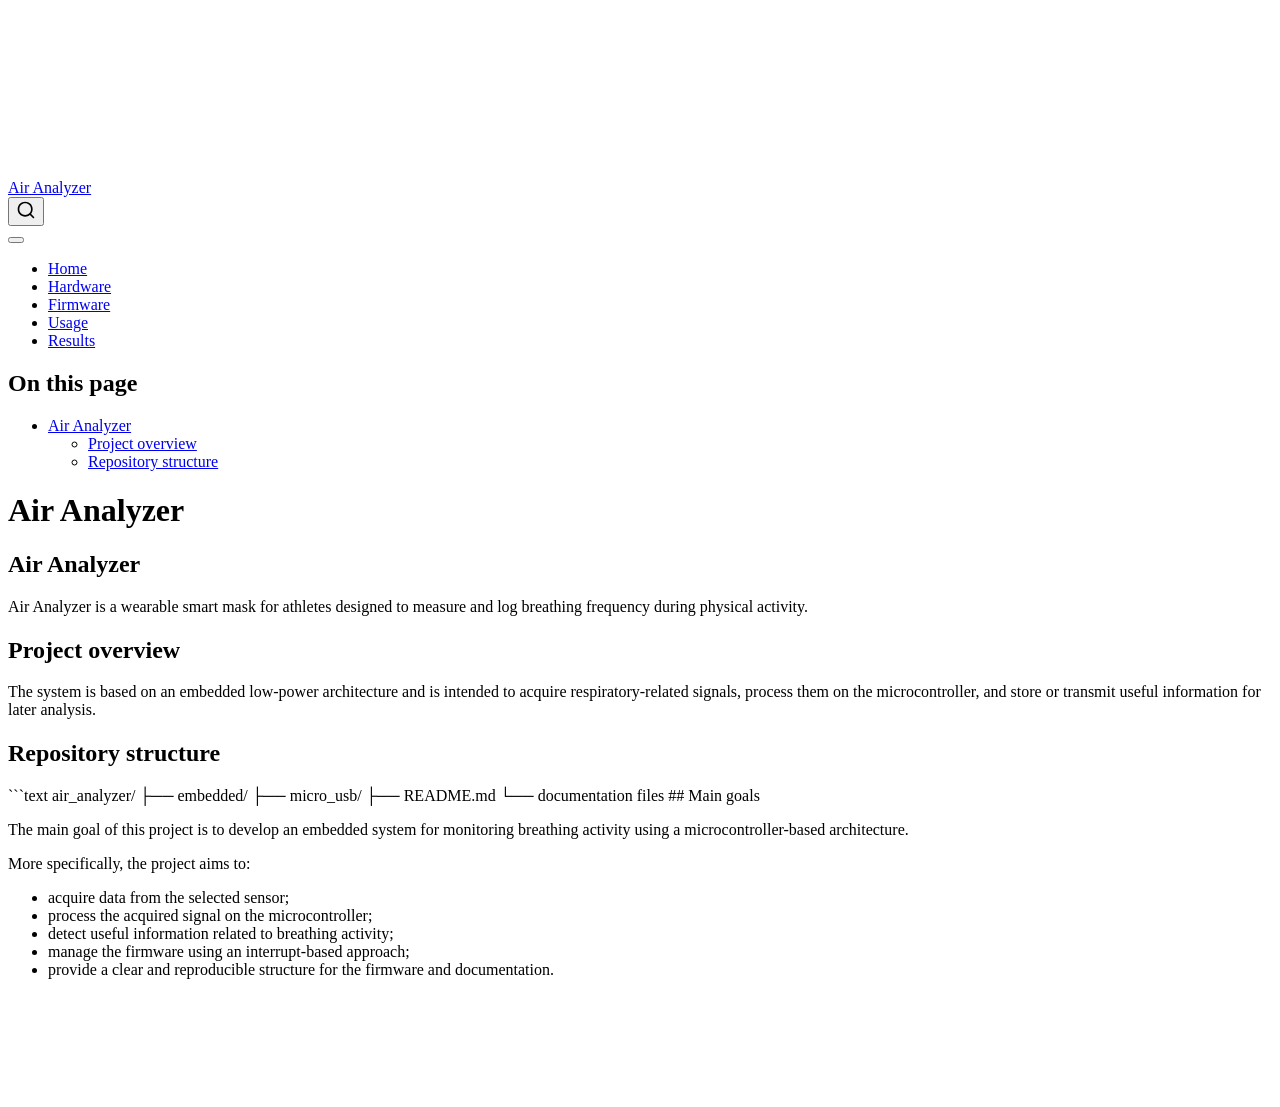
==== docs/index.html @ f55e35e8 "quarto documentation" ====
<!DOCTYPE html>
<html xmlns="http://www.w3.org/1999/xhtml" lang="en" xml:lang="en"><head>

<meta charset="utf-8">
<meta name="generator" content="quarto-1.8.25">

<meta name="viewport" content="width=device-width, initial-scale=1.0, user-scalable=yes">


<title>Air Analyzer</title>
<style>
code{white-space: pre-wrap;}
span.smallcaps{font-variant: small-caps;}
div.columns{display: flex; gap: min(4vw, 1.5em);}
div.column{flex: auto; overflow-x: auto;}
div.hanging-indent{margin-left: 1.5em; text-indent: -1.5em;}
ul.task-list{list-style: none;}
ul.task-list li input[type="checkbox"] {
  width: 0.8em;
  margin: 0 0.8em 0.2em -1em; /* quarto-specific, see https://github.com/quarto-dev/quarto-cli/issues/4556 */ 
  vertical-align: middle;
}
</style>


<script src="site_libs/quarto-nav/quarto-nav.js"></script>
<script src="site_libs/quarto-nav/headroom.min.js"></script>
<script src="site_libs/clipboard/clipboard.min.js"></script>
<script src="site_libs/quarto-search/autocomplete.umd.js"></script>
<script src="site_libs/quarto-search/fuse.min.js"></script>
<script src="site_libs/quarto-search/quarto-search.js"></script>
<meta name="quarto:offset" content="./">
<script src="site_libs/quarto-html/quarto.js" type="module"></script>
<script src="site_libs/quarto-html/tabsets/tabsets.js" type="module"></script>
<script src="site_libs/quarto-html/axe/axe-check.js" type="module"></script>
<script src="site_libs/quarto-html/popper.min.js"></script>
<script src="site_libs/quarto-html/tippy.umd.min.js"></script>
<script src="site_libs/quarto-html/anchor.min.js"></script>
<link href="site_libs/quarto-html/tippy.css" rel="stylesheet">
<link href="site_libs/quarto-html/quarto-syntax-highlighting-7b89279ff1a6dce999919e0e67d4d9ec.css" rel="stylesheet" id="quarto-text-highlighting-styles">
<script src="site_libs/bootstrap/bootstrap.min.js"></script>
<link href="site_libs/bootstrap/bootstrap-icons.css" rel="stylesheet">
<link href="site_libs/bootstrap/bootstrap-e31584831b205ffbb2d98406f31c2a5b.min.css" rel="stylesheet" append-hash="true" id="quarto-bootstrap" data-mode="light">
<script id="quarto-search-options" type="application/json">{
  "location": "navbar",
  "copy-button": false,
  "collapse-after": 3,
  "panel-placement": "end",
  "type": "overlay",
  "limit": 50,
  "keyboard-shortcut": [
    "f",
    "/",
    "s"
  ],
  "show-item-context": false,
  "language": {
    "search-no-results-text": "No results",
    "search-matching-documents-text": "matching documents",
    "search-copy-link-title": "Copy link to search",
    "search-hide-matches-text": "Hide additional matches",
    "search-more-match-text": "more match in this document",
    "search-more-matches-text": "more matches in this document",
    "search-clear-button-title": "Clear",
    "search-text-placeholder": "",
    "search-detached-cancel-button-title": "Cancel",
    "search-submit-button-title": "Submit",
    "search-label": "Search"
  }
}</script>


</head>

<body class="nav-fixed quarto-light">

<div id="quarto-search-results"></div>
  <header id="quarto-header" class="headroom fixed-top">
    <nav class="navbar navbar-expand-lg " data-bs-theme="dark">
      <div class="navbar-container container-fluid">
      <div class="navbar-brand-container mx-auto">
    <a href="./index.html" class="navbar-brand navbar-brand-logo">
    </a>
    <a class="navbar-brand" href="./index.html">
    <span class="navbar-title">Air Analyzer</span>
    </a>
  </div>
            <div id="quarto-search" class="" title="Search"></div>
          <button class="navbar-toggler" type="button" data-bs-toggle="collapse" data-bs-target="#navbarCollapse" aria-controls="navbarCollapse" role="menu" aria-expanded="false" aria-label="Toggle navigation" onclick="if (window.quartoToggleHeadroom) { window.quartoToggleHeadroom(); }">
  <span class="navbar-toggler-icon"></span>
</button>
          <div class="collapse navbar-collapse" id="navbarCollapse">
            <ul class="navbar-nav navbar-nav-scroll me-auto">
  <li class="nav-item">
    <a class="nav-link active" href="./index.html" aria-current="page"> 
<span class="menu-text">Home</span></a>
  </li>  
  <li class="nav-item">
    <a class="nav-link" href="./hardware.html"> 
<span class="menu-text">Hardware</span></a>
  </li>  
  <li class="nav-item">
    <a class="nav-link" href="./firmware.html"> 
<span class="menu-text">Firmware</span></a>
  </li>  
  <li class="nav-item">
    <a class="nav-link" href="./usage.html"> 
<span class="menu-text">Usage</span></a>
  </li>  
  <li class="nav-item">
    <a class="nav-link" href="./results.qmd"> 
<span class="menu-text">Results</span></a>
  </li>  
</ul>
          </div> <!-- /navcollapse -->
            <div class="quarto-navbar-tools">
</div>
      </div> <!-- /container-fluid -->
    </nav>
</header>
<!-- content -->
<div id="quarto-content" class="quarto-container page-columns page-rows-contents page-layout-article page-navbar">
<!-- sidebar -->
<!-- margin-sidebar -->
    <div id="quarto-margin-sidebar" class="sidebar margin-sidebar">
        <nav id="TOC" role="doc-toc" class="toc-active">
    <h2 id="toc-title">On this page</h2>
   
  <ul>
  <li><a href="#air-analyzer" id="toc-air-analyzer" class="nav-link active" data-scroll-target="#air-analyzer">Air Analyzer</a>
  <ul class="collapse">
  <li><a href="#project-overview" id="toc-project-overview" class="nav-link" data-scroll-target="#project-overview">Project overview</a></li>
  <li><a href="#repository-structure" id="toc-repository-structure" class="nav-link" data-scroll-target="#repository-structure">Repository structure</a></li>
  </ul></li>
  </ul>
</nav>
    </div>
<!-- main -->
<main class="content" id="quarto-document-content">

<header id="title-block-header" class="quarto-title-block default">
<div class="quarto-title">
<h1 class="title">Air Analyzer</h1>
</div>



<div class="quarto-title-meta">

    
  
    
  </div>
  


</header>


<section id="air-analyzer" class="level1">
<h1>Air Analyzer</h1>
<p>Air Analyzer is a wearable smart mask for athletes designed to measure and log breathing frequency during physical activity.</p>
<section id="project-overview" class="level2">
<h2 class="anchored" data-anchor-id="project-overview">Project overview</h2>
<p>The system is based on an embedded low-power architecture and is intended to acquire respiratory-related signals, process them on the microcontroller, and store or transmit useful information for later analysis.</p>
</section>
<section id="repository-structure" class="level2">
<h2 class="anchored" data-anchor-id="repository-structure">Repository structure</h2>
<p>```text air_analyzer/ ├── embedded/ ├── micro_usb/ ├── README.md └── documentation files ## Main goals</p>
<p>The main goal of this project is to develop an embedded system for monitoring breathing activity using a microcontroller-based architecture.</p>
<p>More specifically, the project aims to:</p>
<ul>
<li>acquire data from the selected sensor;</li>
<li>process the acquired signal on the microcontroller;</li>
<li>detect useful information related to breathing activity;</li>
<li>manage the firmware using an interrupt-based approach;</li>
<li>provide a clear and reproducible structure for the firmware and documentation.</li>
</ul>


</section>
</section>

</main> <!-- /main -->
<script id="quarto-html-after-body" type="application/javascript">
  window.document.addEventListener("DOMContentLoaded", function (event) {
    const icon = "";
    const anchorJS = new window.AnchorJS();
    anchorJS.options = {
      placement: 'right',
      icon: icon
    };
    anchorJS.add('.anchored');
    const isCodeAnnotation = (el) => {
      for (const clz of el.classList) {
        if (clz.startsWith('code-annotation-')) {                     
          return true;
        }
      }
      return false;
    }
    const onCopySuccess = function(e) {
      // button target
      const button = e.trigger;
      // don't keep focus
      button.blur();
      // flash "checked"
      button.classList.add('code-copy-button-checked');
      var currentTitle = button.getAttribute("title");
      button.setAttribute("title", "Copied!");
      let tooltip;
      if (window.bootstrap) {
        button.setAttribute("data-bs-toggle", "tooltip");
        button.setAttribute("data-bs-placement", "left");
        button.setAttribute("data-bs-title", "Copied!");
        tooltip = new bootstrap.Tooltip(button, 
          { trigger: "manual", 
            customClass: "code-copy-button-tooltip",
            offset: [0, -8]});
        tooltip.show();    
      }
      setTimeout(function() {
        if (tooltip) {
          tooltip.hide();
          button.removeAttribute("data-bs-title");
          button.removeAttribute("data-bs-toggle");
          button.removeAttribute("data-bs-placement");
        }
        button.setAttribute("title", currentTitle);
        button.classList.remove('code-copy-button-checked');
      }, 1000);
      // clear code selection
      e.clearSelection();
    }
    const getTextToCopy = function(trigger) {
      const outerScaffold = trigger.parentElement.cloneNode(true);
      const codeEl = outerScaffold.querySelector('code');
      for (const childEl of codeEl.children) {
        if (isCodeAnnotation(childEl)) {
          childEl.remove();
        }
      }
      return codeEl.innerText;
    }
    const clipboard = new window.ClipboardJS('.code-copy-button:not([data-in-quarto-modal])', {
      text: getTextToCopy
    });
    clipboard.on('success', onCopySuccess);
    if (window.document.getElementById('quarto-embedded-source-code-modal')) {
      const clipboardModal = new window.ClipboardJS('.code-copy-button[data-in-quarto-modal]', {
        text: getTextToCopy,
        container: window.document.getElementById('quarto-embedded-source-code-modal')
      });
      clipboardModal.on('success', onCopySuccess);
    }
      var localhostRegex = new RegExp(/^(?:http|https):\/\/localhost\:?[0-9]*\//);
      var mailtoRegex = new RegExp(/^mailto:/);
        var filterRegex = new RegExp('/' + window.location.host + '/');
      var isInternal = (href) => {
          return filterRegex.test(href) || localhostRegex.test(href) || mailtoRegex.test(href);
      }
      // Inspect non-navigation links and adorn them if external
     var links = window.document.querySelectorAll('a[href]:not(.nav-link):not(.navbar-brand):not(.toc-action):not(.sidebar-link):not(.sidebar-item-toggle):not(.pagination-link):not(.no-external):not([aria-hidden]):not(.dropdown-item):not(.quarto-navigation-tool):not(.about-link)');
      for (var i=0; i<links.length; i++) {
        const link = links[i];
        if (!isInternal(link.href)) {
          // undo the damage that might have been done by quarto-nav.js in the case of
          // links that we want to consider external
          if (link.dataset.originalHref !== undefined) {
            link.href = link.dataset.originalHref;
          }
        }
      }
    function tippyHover(el, contentFn, onTriggerFn, onUntriggerFn) {
      const config = {
        allowHTML: true,
        maxWidth: 500,
        delay: 100,
        arrow: false,
        appendTo: function(el) {
            return el.parentElement;
        },
        interactive: true,
        interactiveBorder: 10,
        theme: 'quarto',
        placement: 'bottom-start',
      };
      if (contentFn) {
        config.content = contentFn;
      }
      if (onTriggerFn) {
        config.onTrigger = onTriggerFn;
      }
      if (onUntriggerFn) {
        config.onUntrigger = onUntriggerFn;
      }
      window.tippy(el, config); 
    }
    const noterefs = window.document.querySelectorAll('a[role="doc-noteref"]');
    for (var i=0; i<noterefs.length; i++) {
      const ref = noterefs[i];
      tippyHover(ref, function() {
        // use id or data attribute instead here
        let href = ref.getAttribute('data-footnote-href') || ref.getAttribute('href');
        try { href = new URL(href).hash; } catch {}
        const id = href.replace(/^#\/?/, "");
        const note = window.document.getElementById(id);
        if (note) {
          return note.innerHTML;
        } else {
          return "";
        }
      });
    }
    const xrefs = window.document.querySelectorAll('a.quarto-xref');
    const processXRef = (id, note) => {
      // Strip column container classes
      const stripColumnClz = (el) => {
        el.classList.remove("page-full", "page-columns");
        if (el.children) {
          for (const child of el.children) {
            stripColumnClz(child);
          }
        }
      }
      stripColumnClz(note)
      if (id === null || id.startsWith('sec-')) {
        // Special case sections, only their first couple elements
        const container = document.createElement("div");
        if (note.children && note.children.length > 2) {
          container.appendChild(note.children[0].cloneNode(true));
          for (let i = 1; i < note.children.length; i++) {
            const child = note.children[i];
            if (child.tagName === "P" && child.innerText === "") {
              continue;
            } else {
              container.appendChild(child.cloneNode(true));
              break;
            }
          }
          if (window.Quarto?.typesetMath) {
            window.Quarto.typesetMath(container);
          }
          return container.innerHTML
        } else {
          if (window.Quarto?.typesetMath) {
            window.Quarto.typesetMath(note);
          }
          return note.innerHTML;
        }
      } else {
        // Remove any anchor links if they are present
        const anchorLink = note.querySelector('a.anchorjs-link');
        if (anchorLink) {
          anchorLink.remove();
        }
        if (window.Quarto?.typesetMath) {
          window.Quarto.typesetMath(note);
        }
        if (note.classList.contains("callout")) {
          return note.outerHTML;
        } else {
          return note.innerHTML;
        }
      }
    }
    for (var i=0; i<xrefs.length; i++) {
      const xref = xrefs[i];
      tippyHover(xref, undefined, function(instance) {
        instance.disable();
        let url = xref.getAttribute('href');
        let hash = undefined; 
        if (url.startsWith('#')) {
          hash = url;
        } else {
          try { hash = new URL(url).hash; } catch {}
        }
        if (hash) {
          const id = hash.replace(/^#\/?/, "");
          const note = window.document.getElementById(id);
          if (note !== null) {
            try {
              const html = processXRef(id, note.cloneNode(true));
              instance.setContent(html);
            } finally {
              instance.enable();
              instance.show();
            }
          } else {
            // See if we can fetch this
            fetch(url.split('#')[0])
            .then(res => res.text())
            .then(html => {
              const parser = new DOMParser();
              const htmlDoc = parser.parseFromString(html, "text/html");
              const note = htmlDoc.getElementById(id);
              if (note !== null) {
                const html = processXRef(id, note);
                instance.setContent(html);
              } 
            }).finally(() => {
              instance.enable();
              instance.show();
            });
          }
        } else {
          // See if we can fetch a full url (with no hash to target)
          // This is a special case and we should probably do some content thinning / targeting
          fetch(url)
          .then(res => res.text())
          .then(html => {
            const parser = new DOMParser();
            const htmlDoc = parser.parseFromString(html, "text/html");
            const note = htmlDoc.querySelector('main.content');
            if (note !== null) {
              // This should only happen for chapter cross references
              // (since there is no id in the URL)
              // remove the first header
              if (note.children.length > 0 && note.children[0].tagName === "HEADER") {
                note.children[0].remove();
              }
              const html = processXRef(null, note);
              instance.setContent(html);
            } 
          }).finally(() => {
            instance.enable();
            instance.show();
          });
        }
      }, function(instance) {
      });
    }
        let selectedAnnoteEl;
        const selectorForAnnotation = ( cell, annotation) => {
          let cellAttr = 'data-code-cell="' + cell + '"';
          let lineAttr = 'data-code-annotation="' +  annotation + '"';
          const selector = 'span[' + cellAttr + '][' + lineAttr + ']';
          return selector;
        }
        const selectCodeLines = (annoteEl) => {
          const doc = window.document;
          const targetCell = annoteEl.getAttribute("data-target-cell");
          const targetAnnotation = annoteEl.getAttribute("data-target-annotation");
          const annoteSpan = window.document.querySelector(selectorForAnnotation(targetCell, targetAnnotation));
          const lines = annoteSpan.getAttribute("data-code-lines").split(",");
          const lineIds = lines.map((line) => {
            return targetCell + "-" + line;
          })
          let top = null;
          let height = null;
          let parent = null;
          if (lineIds.length > 0) {
              //compute the position of the single el (top and bottom and make a div)
              const el = window.document.getElementById(lineIds[0]);
              top = el.offsetTop;
              height = el.offsetHeight;
              parent = el.parentElement.parentElement;
            if (lineIds.length > 1) {
              const lastEl = window.document.getElementById(lineIds[lineIds.length - 1]);
              const bottom = lastEl.offsetTop + lastEl.offsetHeight;
              height = bottom - top;
            }
            if (top !== null && height !== null && parent !== null) {
              // cook up a div (if necessary) and position it 
              let div = window.document.getElementById("code-annotation-line-highlight");
              if (div === null) {
                div = window.document.createElement("div");
                div.setAttribute("id", "code-annotation-line-highlight");
                div.style.position = 'absolute';
                parent.appendChild(div);
              }
              div.style.top = top - 2 + "px";
              div.style.height = height + 4 + "px";
              div.style.left = 0;
              let gutterDiv = window.document.getElementById("code-annotation-line-highlight-gutter");
              if (gutterDiv === null) {
                gutterDiv = window.document.createElement("div");
                gutterDiv.setAttribute("id", "code-annotation-line-highlight-gutter");
                gutterDiv.style.position = 'absolute';
                const codeCell = window.document.getElementById(targetCell);
                const gutter = codeCell.querySelector('.code-annotation-gutter');
                gutter.appendChild(gutterDiv);
              }
              gutterDiv.style.top = top - 2 + "px";
              gutterDiv.style.height = height + 4 + "px";
            }
            selectedAnnoteEl = annoteEl;
          }
        };
        const unselectCodeLines = () => {
          const elementsIds = ["code-annotation-line-highlight", "code-annotation-line-highlight-gutter"];
          elementsIds.forEach((elId) => {
            const div = window.document.getElementById(elId);
            if (div) {
              div.remove();
            }
          });
          selectedAnnoteEl = undefined;
        };
          // Handle positioning of the toggle
      window.addEventListener(
        "resize",
        throttle(() => {
          elRect = undefined;
          if (selectedAnnoteEl) {
            selectCodeLines(selectedAnnoteEl);
          }
        }, 10)
      );
      function throttle(fn, ms) {
      let throttle = false;
      let timer;
        return (...args) => {
          if(!throttle) { // first call gets through
              fn.apply(this, args);
              throttle = true;
          } else { // all the others get throttled
              if(timer) clearTimeout(timer); // cancel #2
              timer = setTimeout(() => {
                fn.apply(this, args);
                timer = throttle = false;
              }, ms);
          }
        };
      }
        // Attach click handler to the DT
        const annoteDls = window.document.querySelectorAll('dt[data-target-cell]');
        for (const annoteDlNode of annoteDls) {
          annoteDlNode.addEventListener('click', (event) => {
            const clickedEl = event.target;
            if (clickedEl !== selectedAnnoteEl) {
              unselectCodeLines();
              const activeEl = window.document.querySelector('dt[data-target-cell].code-annotation-active');
              if (activeEl) {
                activeEl.classList.remove('code-annotation-active');
              }
              selectCodeLines(clickedEl);
              clickedEl.classList.add('code-annotation-active');
            } else {
              // Unselect the line
              unselectCodeLines();
              clickedEl.classList.remove('code-annotation-active');
            }
          });
        }
    const findCites = (el) => {
      const parentEl = el.parentElement;
      if (parentEl) {
        const cites = parentEl.dataset.cites;
        if (cites) {
          return {
            el,
            cites: cites.split(' ')
          };
        } else {
          return findCites(el.parentElement)
        }
      } else {
        return undefined;
      }
    };
    var bibliorefs = window.document.querySelectorAll('a[role="doc-biblioref"]');
    for (var i=0; i<bibliorefs.length; i++) {
      const ref = bibliorefs[i];
      const citeInfo = findCites(ref);
      if (citeInfo) {
        tippyHover(citeInfo.el, function() {
          var popup = window.document.createElement('div');
          citeInfo.cites.forEach(function(cite) {
            var citeDiv = window.document.createElement('div');
            citeDiv.classList.add('hanging-indent');
            citeDiv.classList.add('csl-entry');
            var biblioDiv = window.document.getElementById('ref-' + cite);
            if (biblioDiv) {
              citeDiv.innerHTML = biblioDiv.innerHTML;
            }
            popup.appendChild(citeDiv);
          });
          return popup.innerHTML;
        });
      }
    }
  });
  </script>
</div> <!-- /content -->




</body></html>
---- docs/site_libs/quarto-html/tippy.css ----
.tippy-box[data-animation=fade][data-state=hidden]{opacity:0}[data-tippy-root]{max-width:calc(100vw - 10px)}.tippy-box{position:relative;background-color:#333;color:#fff;border-radius:4px;font-size:14px;line-height:1.4;white-space:normal;outline:0;transition-property:transform,visibility,opacity}.tippy-box[data-placement^=top]>.tippy-arrow{bottom:0}.tippy-box[data-placement^=top]>.tippy-arrow:before{bottom:-7px;left:0;border-width:8px 8px 0;border-top-color:initial;transform-origin:center top}.tippy-box[data-placement^=bottom]>.tippy-arrow{top:0}.tippy-box[data-placement^=bottom]>.tippy-arrow:before{top:-7px;left:0;border-width:0 8px 8px;border-bottom-color:initial;transform-origin:center bottom}.tippy-box[data-placement^=left]>.tippy-arrow{right:0}.tippy-box[data-placement^=left]>.tippy-arrow:before{border-width:8px 0 8px 8px;border-left-color:initial;right:-7px;transform-origin:center left}.tippy-box[data-placement^=right]>.tippy-arrow{left:0}.tippy-box[data-placement^=right]>.tippy-arrow:before{left:-7px;border-width:8px 8px 8px 0;border-right-color:initial;transform-origin:center right}.tippy-box[data-inertia][data-state=visible]{transition-timing-function:cubic-bezier(.54,1.5,.38,1.11)}.tippy-arrow{width:16px;height:16px;color:#333}.tippy-arrow:before{content:"";position:absolute;border-color:transparent;border-style:solid}.tippy-content{position:relative;padding:5px 9px;z-index:1}
---- docs/site_libs/quarto-html/quarto-syntax-highlighting-7b89279ff1a6dce999919e0e67d4d9ec.css ----
/* quarto syntax highlight colors */
:root {
  --quarto-hl-ot-color: #003B4F;
  --quarto-hl-at-color: #657422;
  --quarto-hl-ss-color: #20794D;
  --quarto-hl-an-color: #5E5E5E;
  --quarto-hl-fu-color: #4758AB;
  --quarto-hl-st-color: #20794D;
  --quarto-hl-cf-color: #003B4F;
  --quarto-hl-op-color: #5E5E5E;
  --quarto-hl-er-color: #AD0000;
  --quarto-hl-bn-color: #AD0000;
  --quarto-hl-al-color: #AD0000;
  --quarto-hl-va-color: #111111;
  --quarto-hl-bu-color: inherit;
  --quarto-hl-ex-color: inherit;
  --quarto-hl-pp-color: #AD0000;
  --quarto-hl-in-color: #5E5E5E;
  --quarto-hl-vs-color: #20794D;
  --quarto-hl-wa-color: #5E5E5E;
  --quarto-hl-do-color: #5E5E5E;
  --quarto-hl-im-color: #00769E;
  --quarto-hl-ch-color: #20794D;
  --quarto-hl-dt-color: #AD0000;
  --quarto-hl-fl-color: #AD0000;
  --quarto-hl-co-color: #5E5E5E;
  --quarto-hl-cv-color: #5E5E5E;
  --quarto-hl-cn-color: #8f5902;
  --quarto-hl-sc-color: #5E5E5E;
  --quarto-hl-dv-color: #AD0000;
  --quarto-hl-kw-color: #003B4F;
}

/* other quarto variables */
:root {
  --quarto-font-monospace: SFMono-Regular, Menlo, Monaco, Consolas, "Liberation Mono", "Courier New", monospace;
}

/* syntax highlight based on Pandoc's rules */
pre > code.sourceCode > span {
  color: #003B4F;
}

code.sourceCode > span {
  color: #003B4F;
}

div.sourceCode,
div.sourceCode pre.sourceCode {
  color: #003B4F;
}

/* Normal */
code span {
  color: #003B4F;
}

/* Alert */
code span.al {
  color: #AD0000;
  font-style: inherit;
}

/* Annotation */
code span.an {
  color: #5E5E5E;
  font-style: inherit;
}

/* Attribute */
code span.at {
  color: #657422;
  font-style: inherit;
}

/* BaseN */
code span.bn {
  color: #AD0000;
  font-style: inherit;
}

/* BuiltIn */
code span.bu {
  font-style: inherit;
}

/* ControlFlow */
code span.cf {
  color: #003B4F;
  font-weight: bold;
  font-style: inherit;
}

/* Char */
code span.ch {
  color: #20794D;
  font-style: inherit;
}

/* Constant */
code span.cn {
  color: #8f5902;
  font-style: inherit;
}

/* Comment */
code span.co {
  color: #5E5E5E;
  font-style: inherit;
}

/* CommentVar */
code span.cv {
  color: #5E5E5E;
  font-style: italic;
}

/* Documentation */
code span.do {
  color: #5E5E5E;
  font-style: italic;
}

/* DataType */
code span.dt {
  color: #AD0000;
  font-style: inherit;
}

/* DecVal */
code span.dv {
  color: #AD0000;
  font-style: inherit;
}

/* Error */
code span.er {
  color: #AD0000;
  font-style: inherit;
}

/* Extension */
code span.ex {
  font-style: inherit;
}

/* Float */
code span.fl {
  color: #AD0000;
  font-style: inherit;
}

/* Function */
code span.fu {
  color: #4758AB;
  font-style: inherit;
}

/* Import */
code span.im {
  color: #00769E;
  font-style: inherit;
}

/* Information */
code span.in {
  color: #5E5E5E;
  font-style: inherit;
}

/* Keyword */
code span.kw {
  color: #003B4F;
  font-weight: bold;
  font-style: inherit;
}

/* Operator */
code span.op {
  color: #5E5E5E;
  font-style: inherit;
}

/* Other */
code span.ot {
  color: #003B4F;
  font-style: inherit;
}

/* Preprocessor */
code span.pp {
  color: #AD0000;
  font-style: inherit;
}

/* SpecialChar */
code span.sc {
  color: #5E5E5E;
  font-style: inherit;
}

/* SpecialString */
code span.ss {
  color: #20794D;
  font-style: inherit;
}

/* String */
code span.st {
  color: #20794D;
  font-style: inherit;
}

/* Variable */
code span.va {
  color: #111111;
  font-style: inherit;
}

/* VerbatimString */
code span.vs {
  color: #20794D;
  font-style: inherit;
}

/* Warning */
code span.wa {
  color: #5E5E5E;
  font-style: italic;
}

.prevent-inlining {
  content: "</";
}

/*# sourceMappingURL=3944bc705cfaf4c80e56f77c5205168a.css.map */
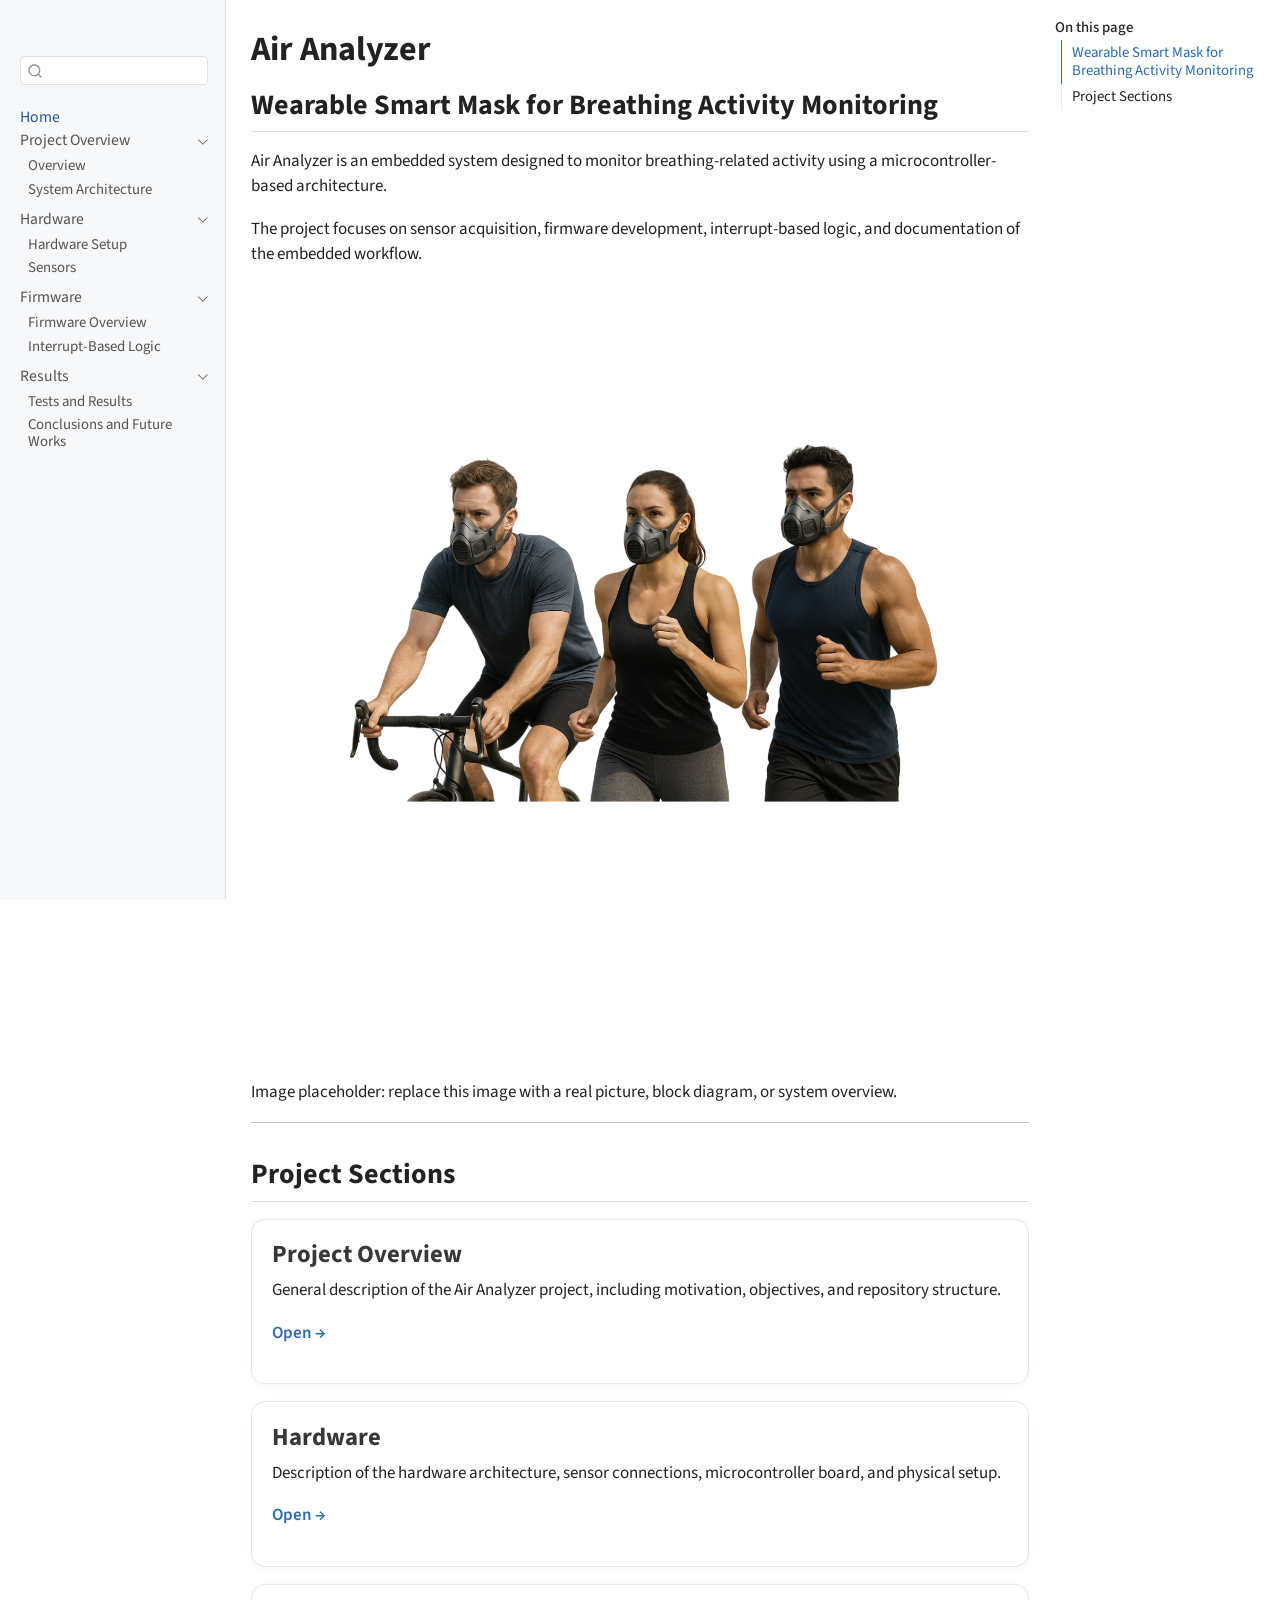
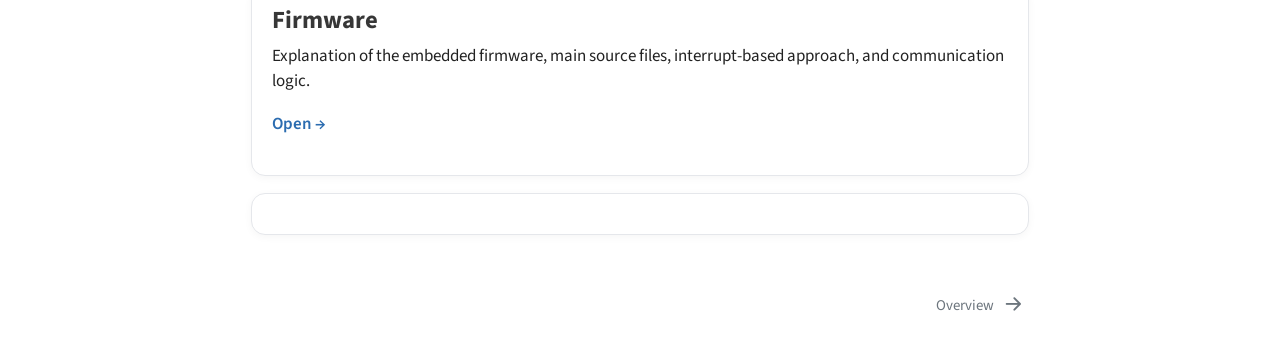
==== commit 8905d24b: "quarto documentation" ====
--- a/docs/index.html
+++ b/docs/index.html
@@ -30,6 +30,7 @@
 <script src="site_libs/quarto-search/fuse.min.js"></script>
 <script src="site_libs/quarto-search/quarto-search.js"></script>
 <meta name="quarto:offset" content="./">
+<link href="./overview.html" rel="next">
 <script src="site_libs/quarto-html/quarto.js" type="module"></script>
 <script src="site_libs/quarto-html/tabsets/tabsets.js" type="module"></script>
 <script src="site_libs/quarto-html/axe/axe-check.js" type="module"></script>
@@ -40,13 +41,13 @@
 <link href="site_libs/quarto-html/quarto-syntax-highlighting-7b89279ff1a6dce999919e0e67d4d9ec.css" rel="stylesheet" id="quarto-text-highlighting-styles">
 <script src="site_libs/bootstrap/bootstrap.min.js"></script>
 <link href="site_libs/bootstrap/bootstrap-icons.css" rel="stylesheet">
-<link href="site_libs/bootstrap/bootstrap-e31584831b205ffbb2d98406f31c2a5b.min.css" rel="stylesheet" append-hash="true" id="quarto-bootstrap" data-mode="light">
+<link href="site_libs/bootstrap/bootstrap-c48590b37e975bf214e746d0531a66bc.min.css" rel="stylesheet" append-hash="true" id="quarto-bootstrap" data-mode="light">
 <script id="quarto-search-options" type="application/json">{
-  "location": "navbar",
+  "location": "sidebar",
   "copy-button": false,
   "collapse-after": 3,
-  "panel-placement": "end",
-  "type": "overlay",
+  "panel-placement": "start",
+  "type": "textbox",
   "limit": 50,
   "keyboard-shortcut": [
     "f",
@@ -72,65 +73,153 @@
 
 </head>
 
-<body class="nav-fixed quarto-light">
+<body class="nav-sidebar docked quarto-light">
 
 <div id="quarto-search-results"></div>
   <header id="quarto-header" class="headroom fixed-top">
-    <nav class="navbar navbar-expand-lg " data-bs-theme="dark">
-      <div class="navbar-container container-fluid">
-      <div class="navbar-brand-container mx-auto">
-    <a href="./index.html" class="navbar-brand navbar-brand-logo">
-    </a>
-    <a class="navbar-brand" href="./index.html">
-    <span class="navbar-title">Air Analyzer</span>
-    </a>
-  </div>
-            <div id="quarto-search" class="" title="Search"></div>
-          <button class="navbar-toggler" type="button" data-bs-toggle="collapse" data-bs-target="#navbarCollapse" aria-controls="navbarCollapse" role="menu" aria-expanded="false" aria-label="Toggle navigation" onclick="if (window.quartoToggleHeadroom) { window.quartoToggleHeadroom(); }">
-  <span class="navbar-toggler-icon"></span>
-</button>
-          <div class="collapse navbar-collapse" id="navbarCollapse">
-            <ul class="navbar-nav navbar-nav-scroll me-auto">
-  <li class="nav-item">
-    <a class="nav-link active" href="./index.html" aria-current="page"> 
-<span class="menu-text">Home</span></a>
-  </li>  
-  <li class="nav-item">
-    <a class="nav-link" href="./hardware.html"> 
-<span class="menu-text">Hardware</span></a>
-  </li>  
-  <li class="nav-item">
-    <a class="nav-link" href="./firmware.html"> 
-<span class="menu-text">Firmware</span></a>
-  </li>  
-  <li class="nav-item">
-    <a class="nav-link" href="./usage.html"> 
-<span class="menu-text">Usage</span></a>
-  </li>  
-  <li class="nav-item">
-    <a class="nav-link" href="./results.qmd"> 
-<span class="menu-text">Results</span></a>
-  </li>  
-</ul>
-          </div> <!-- /navcollapse -->
-            <div class="quarto-navbar-tools">
-</div>
-      </div> <!-- /container-fluid -->
-    </nav>
+  <nav class="quarto-secondary-nav">
+    <div class="container-fluid d-flex">
+      <button type="button" class="quarto-btn-toggle btn" data-bs-toggle="collapse" role="button" data-bs-target=".quarto-sidebar-collapse-item" aria-controls="quarto-sidebar" aria-expanded="false" aria-label="Toggle sidebar navigation" onclick="if (window.quartoToggleHeadroom) { window.quartoToggleHeadroom(); }">
+        <i class="bi bi-layout-text-sidebar-reverse"></i>
+      </button>
+        <nav class="quarto-page-breadcrumbs" aria-label="breadcrumb"><ol class="breadcrumb"><li class="breadcrumb-item"><a href="./index.html">Home</a></li></ol></nav>
+        <a class="flex-grow-1" role="navigation" data-bs-toggle="collapse" data-bs-target=".quarto-sidebar-collapse-item" aria-controls="quarto-sidebar" aria-expanded="false" aria-label="Toggle sidebar navigation" onclick="if (window.quartoToggleHeadroom) { window.quartoToggleHeadroom(); }">      
+        </a>
+      <button type="button" class="btn quarto-search-button" aria-label="Search" onclick="window.quartoOpenSearch();">
+        <i class="bi bi-search"></i>
+      </button>
+    </div>
+  </nav>
 </header>
 <!-- content -->
-<div id="quarto-content" class="quarto-container page-columns page-rows-contents page-layout-article page-navbar">
+<div id="quarto-content" class="quarto-container page-columns page-rows-contents page-layout-article">
 <!-- sidebar -->
+  <nav id="quarto-sidebar" class="sidebar collapse collapse-horizontal quarto-sidebar-collapse-item sidebar-navigation docked overflow-auto">
+    <div class="pt-lg-2 mt-2 text-left sidebar-header">
+      <a href="./index.html" class="sidebar-logo-link">
+      </a>
+      </div>
+        <div class="mt-2 flex-shrink-0 align-items-center">
+        <div class="sidebar-search">
+        <div id="quarto-search" class="" title="Search"></div>
+        </div>
+        </div>
+    <div class="sidebar-menu-container"> 
+    <ul class="list-unstyled mt-1">
+        <li class="sidebar-item">
+  <div class="sidebar-item-container"> 
+  <a href="./index.html" class="sidebar-item-text sidebar-link active">
+ <span class="menu-text">Home</span></a>
+  </div>
+</li>
+        <li class="sidebar-item sidebar-item-section">
+      <div class="sidebar-item-container"> 
+            <a class="sidebar-item-text sidebar-link text-start" data-bs-toggle="collapse" data-bs-target="#quarto-sidebar-section-1" role="navigation" aria-expanded="true">
+ <span class="menu-text">Project Overview</span></a>
+          <a class="sidebar-item-toggle text-start" data-bs-toggle="collapse" data-bs-target="#quarto-sidebar-section-1" role="navigation" aria-expanded="true" aria-label="Toggle section">
+            <i class="bi bi-chevron-right ms-2"></i>
+          </a> 
+      </div>
+      <ul id="quarto-sidebar-section-1" class="collapse list-unstyled sidebar-section depth1 show">  
+          <li class="sidebar-item">
+  <div class="sidebar-item-container"> 
+  <a href="./overview.html" class="sidebar-item-text sidebar-link">
+ <span class="menu-text">Overview</span></a>
+  </div>
+</li>
+          <li class="sidebar-item">
+  <div class="sidebar-item-container"> 
+  <a href="./system_architecture.qmd" class="sidebar-item-text sidebar-link">
+ <span class="menu-text">System Architecture</span></a>
+  </div>
+</li>
+      </ul>
+  </li>
+        <li class="sidebar-item sidebar-item-section">
+      <div class="sidebar-item-container"> 
+            <a class="sidebar-item-text sidebar-link text-start" data-bs-toggle="collapse" data-bs-target="#quarto-sidebar-section-2" role="navigation" aria-expanded="true">
+ <span class="menu-text">Hardware</span></a>
+          <a class="sidebar-item-toggle text-start" data-bs-toggle="collapse" data-bs-target="#quarto-sidebar-section-2" role="navigation" aria-expanded="true" aria-label="Toggle section">
+            <i class="bi bi-chevron-right ms-2"></i>
+          </a> 
+      </div>
+      <ul id="quarto-sidebar-section-2" class="collapse list-unstyled sidebar-section depth1 show">  
+          <li class="sidebar-item">
+  <div class="sidebar-item-container"> 
+  <a href="./hardware.html" class="sidebar-item-text sidebar-link">
+ <span class="menu-text">Hardware Setup</span></a>
+  </div>
+</li>
+          <li class="sidebar-item">
+  <div class="sidebar-item-container"> 
+  <a href="./sensors.qmd" class="sidebar-item-text sidebar-link">
+ <span class="menu-text">Sensors</span></a>
+  </div>
+</li>
+      </ul>
+  </li>
+        <li class="sidebar-item sidebar-item-section">
+      <div class="sidebar-item-container"> 
+            <a class="sidebar-item-text sidebar-link text-start" data-bs-toggle="collapse" data-bs-target="#quarto-sidebar-section-3" role="navigation" aria-expanded="true">
+ <span class="menu-text">Firmware</span></a>
+          <a class="sidebar-item-toggle text-start" data-bs-toggle="collapse" data-bs-target="#quarto-sidebar-section-3" role="navigation" aria-expanded="true" aria-label="Toggle section">
+            <i class="bi bi-chevron-right ms-2"></i>
+          </a> 
+      </div>
+      <ul id="quarto-sidebar-section-3" class="collapse list-unstyled sidebar-section depth1 show">  
+          <li class="sidebar-item">
+  <div class="sidebar-item-container"> 
+  <a href="./firmware.html" class="sidebar-item-text sidebar-link">
+ <span class="menu-text">Firmware Overview</span></a>
+  </div>
+</li>
+          <li class="sidebar-item">
+  <div class="sidebar-item-container"> 
+  <a href="./interrupts.qmd" class="sidebar-item-text sidebar-link">
+ <span class="menu-text">Interrupt-Based Logic</span></a>
+  </div>
+</li>
+      </ul>
+  </li>
+        <li class="sidebar-item sidebar-item-section">
+      <div class="sidebar-item-container"> 
+            <a class="sidebar-item-text sidebar-link text-start" data-bs-toggle="collapse" data-bs-target="#quarto-sidebar-section-4" role="navigation" aria-expanded="true">
+ <span class="menu-text">Results</span></a>
+          <a class="sidebar-item-toggle text-start" data-bs-toggle="collapse" data-bs-target="#quarto-sidebar-section-4" role="navigation" aria-expanded="true" aria-label="Toggle section">
+            <i class="bi bi-chevron-right ms-2"></i>
+          </a> 
+      </div>
+      <ul id="quarto-sidebar-section-4" class="collapse list-unstyled sidebar-section depth1 show">  
+          <li class="sidebar-item">
+  <div class="sidebar-item-container"> 
+  <a href="./results.qmd" class="sidebar-item-text sidebar-link">
+ <span class="menu-text">Tests and Results</span></a>
+  </div>
+</li>
+          <li class="sidebar-item">
+  <div class="sidebar-item-container"> 
+  <a href="./future_works.qmd" class="sidebar-item-text sidebar-link">
+ <span class="menu-text">Conclusions and Future Works</span></a>
+  </div>
+</li>
+      </ul>
+  </li>
+    </ul>
+    </div>
+</nav>
+<div id="quarto-sidebar-glass" class="quarto-sidebar-collapse-item" data-bs-toggle="collapse" data-bs-target=".quarto-sidebar-collapse-item"></div>
 <!-- margin-sidebar -->
     <div id="quarto-margin-sidebar" class="sidebar margin-sidebar">
         <nav id="TOC" role="doc-toc" class="toc-active">
     <h2 id="toc-title">On this page</h2>
    
   <ul>
-  <li><a href="#air-analyzer" id="toc-air-analyzer" class="nav-link active" data-scroll-target="#air-analyzer">Air Analyzer</a>
+  <li><a href="#wearable-smart-mask-for-breathing-activity-monitoring" id="toc-wearable-smart-mask-for-breathing-activity-monitoring" class="nav-link active" data-scroll-target="#wearable-smart-mask-for-breathing-activity-monitoring">Wearable Smart Mask for Breathing Activity Monitoring</a></li>
+  <li><a href="#project-sections" id="toc-project-sections" class="nav-link" data-scroll-target="#project-sections">Project Sections</a>
   <ul class="collapse">
-  <li><a href="#project-overview" id="toc-project-overview" class="nav-link" data-scroll-target="#project-overview">Project overview</a></li>
-  <li><a href="#repository-structure" id="toc-repository-structure" class="nav-link" data-scroll-target="#repository-structure">Repository structure</a></li>
+  <li><a href="#project-overview" id="toc-project-overview" class="nav-link" data-scroll-target="#project-overview">Project Overview</a></li>
+  <li><a href="#hardware" id="toc-hardware" class="nav-link" data-scroll-target="#hardware">Hardware</a></li>
+  <li><a href="#firmware" id="toc-firmware" class="nav-link" data-scroll-target="#firmware">Firmware</a></li>
   </ul></li>
   </ul>
 </nav>
@@ -157,28 +246,35 @@
 </header>
 
 
-<section id="air-analyzer" class="level1">
-<h1>Air Analyzer</h1>
-<p>Air Analyzer is a wearable smart mask for athletes designed to measure and log breathing frequency during physical activity.</p>
-<section id="project-overview" class="level2">
-<h2 class="anchored" data-anchor-id="project-overview">Project overview</h2>
-<p>The system is based on an embedded low-power architecture and is intended to acquire respiratory-related signals, process them on the microcontroller, and store or transmit useful information for later analysis.</p>
+<section id="wearable-smart-mask-for-breathing-activity-monitoring" class="level2">
+<h2 class="anchored" data-anchor-id="wearable-smart-mask-for-breathing-activity-monitoring">Wearable Smart Mask for Breathing Activity Monitoring</h2>
+<p>Air Analyzer is an embedded system designed to monitor breathing-related activity using a microcontroller-based architecture.</p>
+<p>The project focuses on sensor acquisition, firmware development, interrupt-based logic, and documentation of the embedded workflow.</p>
+<p><img src="images/air_analyzer_overview.png" class="img-fluid"></p>
+<p>Image placeholder: replace this image with a real picture, block diagram, or system overview.</p>
+<hr>
 </section>
-<section id="repository-structure" class="level2">
-<h2 class="anchored" data-anchor-id="repository-structure">Repository structure</h2>
-<p>```text air_analyzer/ ├── embedded/ ├── micro_usb/ ├── README.md └── documentation files ## Main goals</p>
-<p>The main goal of this project is to develop an embedded system for monitoring breathing activity using a microcontroller-based architecture.</p>
-<p>More specifically, the project aims to:</p>
-<ul>
-<li>acquire data from the selected sensor;</li>
-<li>process the acquired signal on the microcontroller;</li>
-<li>detect useful information related to breathing activity;</li>
-<li>manage the firmware using an interrupt-based approach;</li>
-<li>provide a clear and reproducible structure for the firmware and documentation.</li>
-</ul>
-
-
+<section id="project-sections" class="level2">
+<h2 class="anchored" data-anchor-id="project-sections">Project Sections</h2>
+<section id="project-overview" class="level3 card">
+<h3 class="anchored" data-anchor-id="project-overview">Project Overview</h3>
+<p>General description of the Air Analyzer project, including motivation, objectives, and repository structure.</p>
+<p><a href="./overview.html">Open →</a></p>
 </section>
+<section id="hardware" class="level3 card">
+<h3 class="anchored" data-anchor-id="hardware">Hardware</h3>
+<p>Description of the hardware architecture, sensor connections, microcontroller board, and physical setup.</p>
+<p><a href="./hardware.html">Open →</a></p>
+</section>
+<section id="firmware" class="level3 card">
+<h3 class="anchored" data-anchor-id="firmware">Firmware</h3>
+<p>Explanation of the embedded firmware, main source files, interrupt-based approach, and communication logic.</p>
+<p><a href="./firmware.html">Open →</a></p>
+</section>
+<div class="card">
+
+
+</div>
 </section>
 
 </main> <!-- /main -->
@@ -582,6 +678,15 @@
     }
   });
   </script>
+<nav class="page-navigation">
+  <div class="nav-page nav-page-previous">
+  </div>
+  <div class="nav-page nav-page-next">
+      <a href="./overview.html" class="pagination-link" aria-label="Overview">
+        <span class="nav-page-text">Overview</span> <i class="bi bi-arrow-right-short"></i>
+      </a>
+  </div>
+</nav>
 </div> <!-- /content -->
 
 
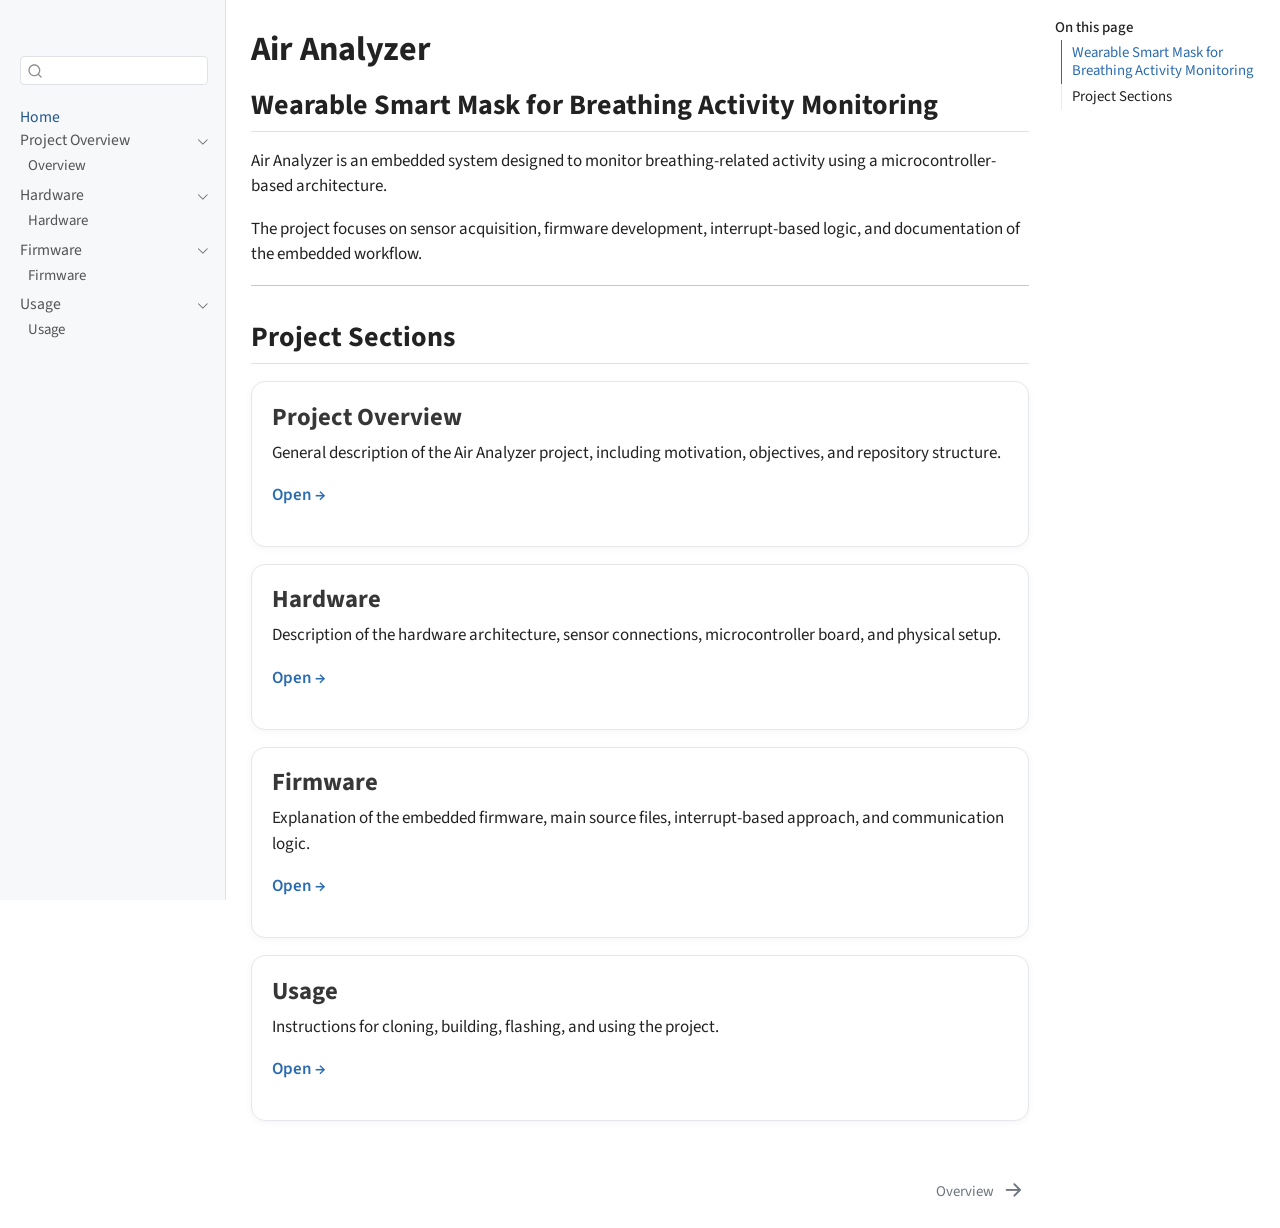
==== commit 5f6955a7: "quarto documentation" ====
--- a/docs/index.html
+++ b/docs/index.html
@@ -127,12 +127,6 @@
  <span class="menu-text">Overview</span></a>
   </div>
 </li>
-          <li class="sidebar-item">
-  <div class="sidebar-item-container"> 
-  <a href="./system_architecture.qmd" class="sidebar-item-text sidebar-link">
- <span class="menu-text">System Architecture</span></a>
-  </div>
-</li>
       </ul>
   </li>
         <li class="sidebar-item sidebar-item-section">
@@ -147,13 +141,7 @@
           <li class="sidebar-item">
   <div class="sidebar-item-container"> 
   <a href="./hardware.html" class="sidebar-item-text sidebar-link">
- <span class="menu-text">Hardware Setup</span></a>
-  </div>
-</li>
-          <li class="sidebar-item">
-  <div class="sidebar-item-container"> 
-  <a href="./sensors.qmd" class="sidebar-item-text sidebar-link">
- <span class="menu-text">Sensors</span></a>
+ <span class="menu-text">Hardware</span></a>
   </div>
 </li>
       </ul>
@@ -170,13 +158,7 @@
           <li class="sidebar-item">
   <div class="sidebar-item-container"> 
   <a href="./firmware.html" class="sidebar-item-text sidebar-link">
- <span class="menu-text">Firmware Overview</span></a>
-  </div>
-</li>
-          <li class="sidebar-item">
-  <div class="sidebar-item-container"> 
-  <a href="./interrupts.qmd" class="sidebar-item-text sidebar-link">
- <span class="menu-text">Interrupt-Based Logic</span></a>
+ <span class="menu-text">Firmware</span></a>
   </div>
 </li>
       </ul>
@@ -184,7 +166,7 @@
         <li class="sidebar-item sidebar-item-section">
       <div class="sidebar-item-container"> 
             <a class="sidebar-item-text sidebar-link text-start" data-bs-toggle="collapse" data-bs-target="#quarto-sidebar-section-4" role="navigation" aria-expanded="true">
- <span class="menu-text">Results</span></a>
+ <span class="menu-text">Usage</span></a>
           <a class="sidebar-item-toggle text-start" data-bs-toggle="collapse" data-bs-target="#quarto-sidebar-section-4" role="navigation" aria-expanded="true" aria-label="Toggle section">
             <i class="bi bi-chevron-right ms-2"></i>
           </a> 
@@ -192,14 +174,8 @@
       <ul id="quarto-sidebar-section-4" class="collapse list-unstyled sidebar-section depth1 show">  
           <li class="sidebar-item">
   <div class="sidebar-item-container"> 
-  <a href="./results.qmd" class="sidebar-item-text sidebar-link">
- <span class="menu-text">Tests and Results</span></a>
-  </div>
-</li>
-          <li class="sidebar-item">
-  <div class="sidebar-item-container"> 
-  <a href="./future_works.qmd" class="sidebar-item-text sidebar-link">
- <span class="menu-text">Conclusions and Future Works</span></a>
+  <a href="./usage.html" class="sidebar-item-text sidebar-link">
+ <span class="menu-text">Usage</span></a>
   </div>
 </li>
       </ul>
@@ -220,6 +196,7 @@
   <li><a href="#project-overview" id="toc-project-overview" class="nav-link" data-scroll-target="#project-overview">Project Overview</a></li>
   <li><a href="#hardware" id="toc-hardware" class="nav-link" data-scroll-target="#hardware">Hardware</a></li>
   <li><a href="#firmware" id="toc-firmware" class="nav-link" data-scroll-target="#firmware">Firmware</a></li>
+  <li><a href="#usage" id="toc-usage" class="nav-link" data-scroll-target="#usage">Usage</a></li>
   </ul></li>
   </ul>
 </nav>
@@ -250,8 +227,6 @@
 <h2 class="anchored" data-anchor-id="wearable-smart-mask-for-breathing-activity-monitoring">Wearable Smart Mask for Breathing Activity Monitoring</h2>
 <p>Air Analyzer is an embedded system designed to monitor breathing-related activity using a microcontroller-based architecture.</p>
 <p>The project focuses on sensor acquisition, firmware development, interrupt-based logic, and documentation of the embedded workflow.</p>
-<p><img src="images/air_analyzer_overview.png" class="img-fluid"></p>
-<p>Image placeholder: replace this image with a real picture, block diagram, or system overview.</p>
 <hr>
 </section>
 <section id="project-sections" class="level2">
@@ -271,10 +246,13 @@
 <p>Explanation of the embedded firmware, main source files, interrupt-based approach, and communication logic.</p>
 <p><a href="./firmware.html">Open →</a></p>
 </section>
-<div class="card">
-
-
-</div>
+<section id="usage" class="level3 card">
+<h3 class="anchored" data-anchor-id="usage">Usage</h3>
+<p>Instructions for cloning, building, flashing, and using the project.</p>
+<p><a href="./usage.html">Open →</a></p>
+</section>
+
+
 </section>
 
 </main> <!-- /main -->
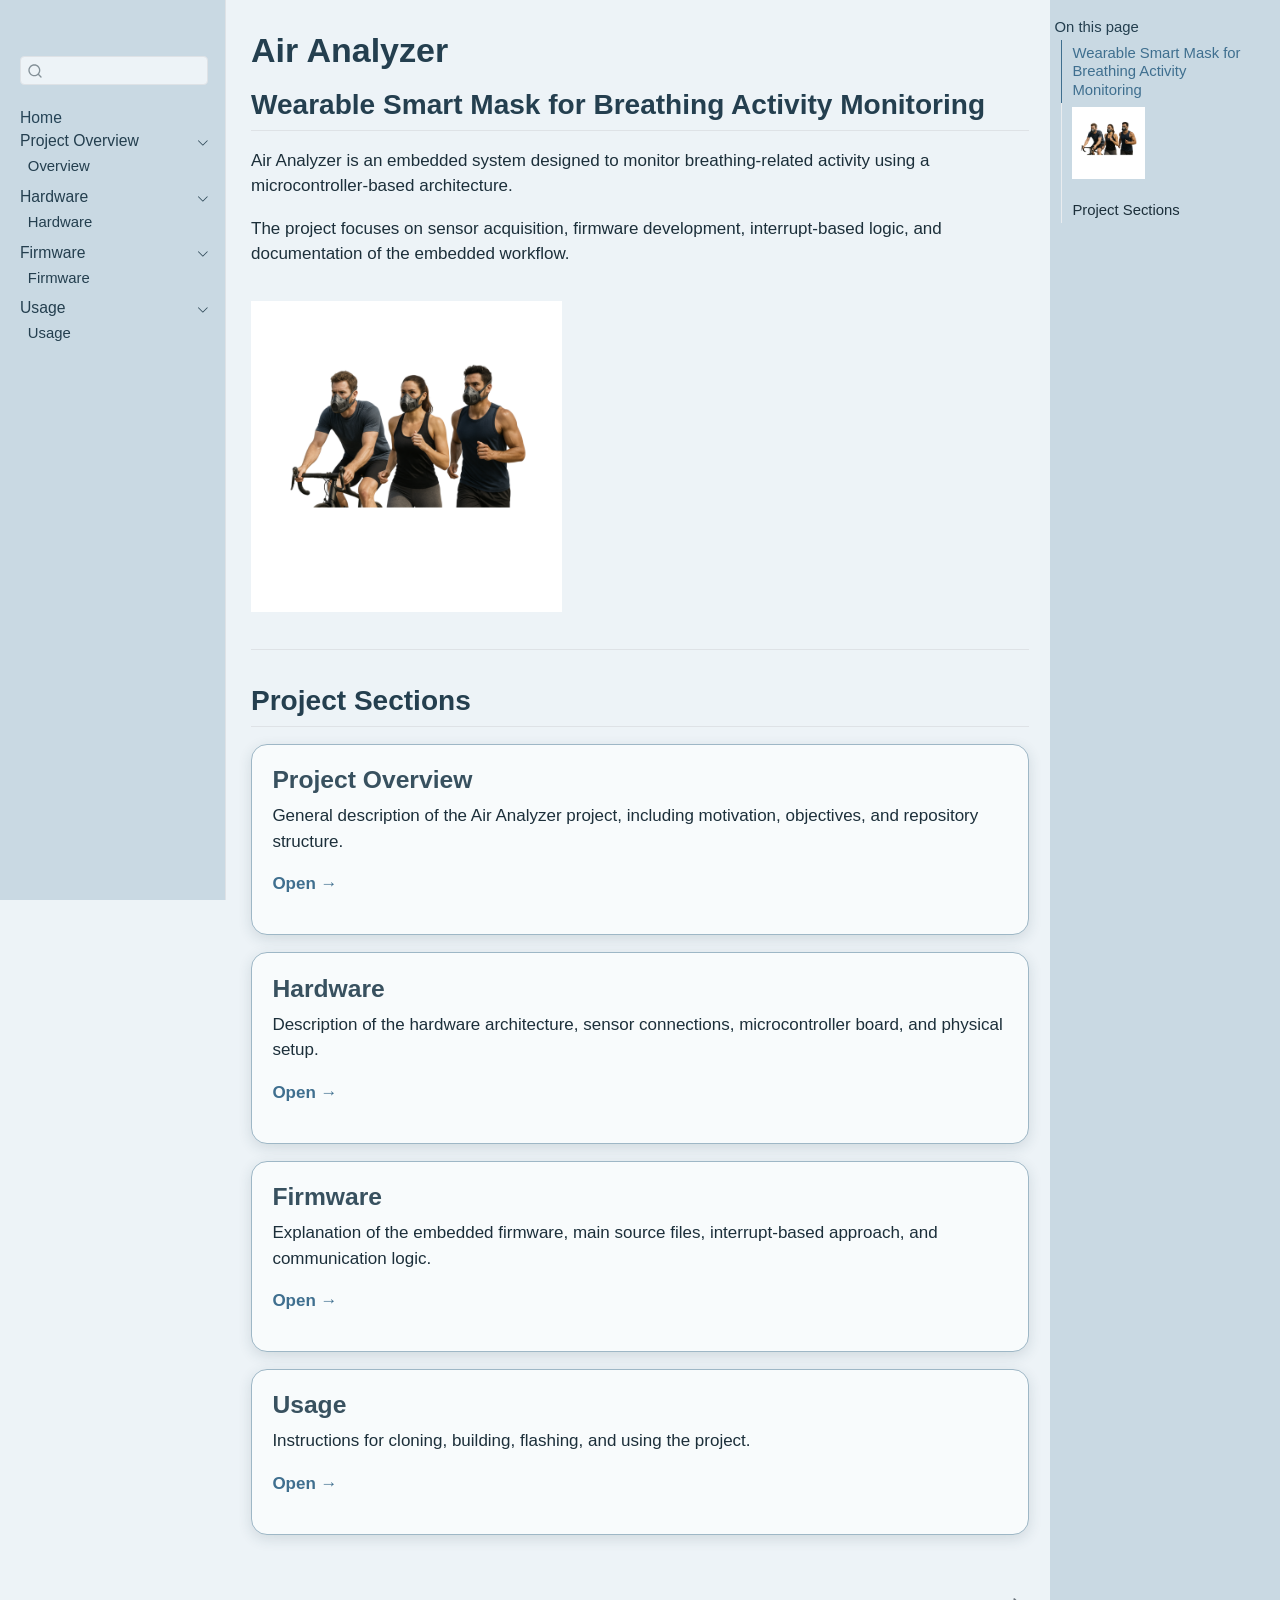
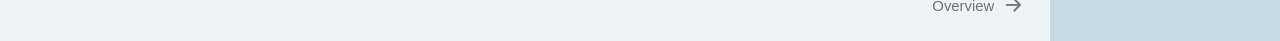
==== commit 1eb8d3b9: "quarto documentation" ====
--- a/docs/index.html
+++ b/docs/index.html
@@ -41,7 +41,7 @@
 <link href="site_libs/quarto-html/quarto-syntax-highlighting-7b89279ff1a6dce999919e0e67d4d9ec.css" rel="stylesheet" id="quarto-text-highlighting-styles">
 <script src="site_libs/bootstrap/bootstrap.min.js"></script>
 <link href="site_libs/bootstrap/bootstrap-icons.css" rel="stylesheet">
-<link href="site_libs/bootstrap/bootstrap-c48590b37e975bf214e746d0531a66bc.min.css" rel="stylesheet" append-hash="true" id="quarto-bootstrap" data-mode="light">
+<link href="site_libs/bootstrap/bootstrap-0d0bcf52b549891f408534f49f129a55.min.css" rel="stylesheet" append-hash="true" id="quarto-bootstrap" data-mode="light">
 <script id="quarto-search-options" type="application/json">{
   "location": "sidebar",
   "copy-button": false,
@@ -191,6 +191,7 @@
    
   <ul>
   <li><a href="#wearable-smart-mask-for-breathing-activity-monitoring" id="toc-wearable-smart-mask-for-breathing-activity-monitoring" class="nav-link active" data-scroll-target="#wearable-smart-mask-for-breathing-activity-monitoring">Wearable Smart Mask for Breathing Activity Monitoring</a></li>
+  <li><a href="#air-analyzer-system-overview" id="toc-air-analyzer-system-overview" class="nav-link" data-scroll-target="#air-analyzer-system-overview"><img src="images/air_analyzer_overview.png" class="img-fluid quarto-figure quarto-figure-center" style="width:40.0%" alt="Air Analyzer system overview"></a></li>
   <li><a href="#project-sections" id="toc-project-sections" class="nav-link" data-scroll-target="#project-sections">Project Sections</a>
   <ul class="collapse">
   <li><a href="#project-overview" id="toc-project-overview" class="nav-link" data-scroll-target="#project-overview">Project Overview</a></li>
@@ -227,7 +228,9 @@
 <h2 class="anchored" data-anchor-id="wearable-smart-mask-for-breathing-activity-monitoring">Wearable Smart Mask for Breathing Activity Monitoring</h2>
 <p>Air Analyzer is an embedded system designed to monitor breathing-related activity using a microcontroller-based architecture.</p>
 <p>The project focuses on sensor acquisition, firmware development, interrupt-based logic, and documentation of the embedded workflow.</p>
-<hr>
+</section>
+<section id="air-analyzer-system-overview" class="level2">
+<h2 class="anchored" data-anchor-id="air-analyzer-system-overview"><img src="images/air_analyzer_overview.png" class="img-fluid quarto-figure quarto-figure-center" style="width:40.0%" alt="Air Analyzer system overview"></h2>
 </section>
 <section id="project-sections" class="level2">
 <h2 class="anchored" data-anchor-id="project-sections">Project Sections</h2>
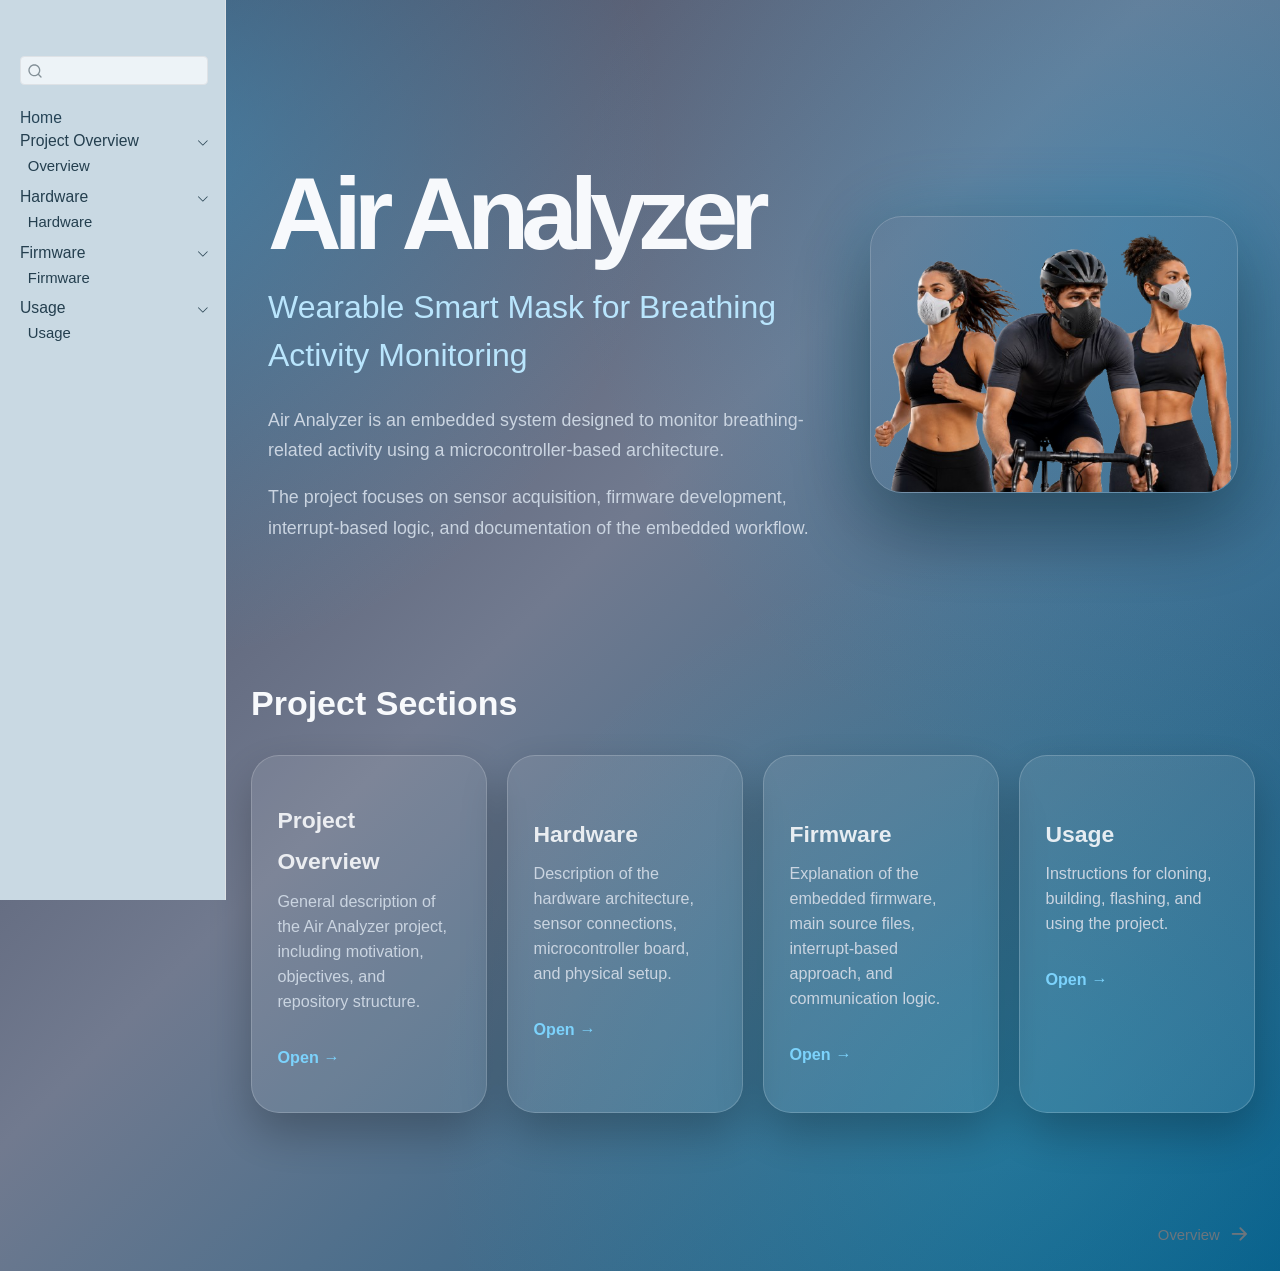
==== commit 14581347: "quarto changes" ====
--- a/docs/index.html
+++ b/docs/index.html
@@ -92,7 +92,7 @@
   </nav>
 </header>
 <!-- content -->
-<div id="quarto-content" class="quarto-container page-columns page-rows-contents page-layout-article">
+<div id="quarto-content" class="quarto-container page-columns page-rows-contents page-layout-full">
 <!-- sidebar -->
   <nav id="quarto-sidebar" class="sidebar collapse collapse-horizontal quarto-sidebar-collapse-item sidebar-navigation docked overflow-auto">
     <div class="pt-lg-2 mt-2 text-left sidebar-header">
@@ -185,25 +185,11 @@
 </nav>
 <div id="quarto-sidebar-glass" class="quarto-sidebar-collapse-item" data-bs-toggle="collapse" data-bs-target=".quarto-sidebar-collapse-item"></div>
 <!-- margin-sidebar -->
-    <div id="quarto-margin-sidebar" class="sidebar margin-sidebar">
-        <nav id="TOC" role="doc-toc" class="toc-active">
-    <h2 id="toc-title">On this page</h2>
-   
-  <ul>
-  <li><a href="#wearable-smart-mask-for-breathing-activity-monitoring" id="toc-wearable-smart-mask-for-breathing-activity-monitoring" class="nav-link active" data-scroll-target="#wearable-smart-mask-for-breathing-activity-monitoring">Wearable Smart Mask for Breathing Activity Monitoring</a></li>
-  <li><a href="#air-analyzer-system-overview" id="toc-air-analyzer-system-overview" class="nav-link" data-scroll-target="#air-analyzer-system-overview"><img src="images/air_analyzer_overview.png" class="img-fluid quarto-figure quarto-figure-center" style="width:40.0%" alt="Air Analyzer system overview"></a></li>
-  <li><a href="#project-sections" id="toc-project-sections" class="nav-link" data-scroll-target="#project-sections">Project Sections</a>
-  <ul class="collapse">
-  <li><a href="#project-overview" id="toc-project-overview" class="nav-link" data-scroll-target="#project-overview">Project Overview</a></li>
-  <li><a href="#hardware" id="toc-hardware" class="nav-link" data-scroll-target="#hardware">Hardware</a></li>
-  <li><a href="#firmware" id="toc-firmware" class="nav-link" data-scroll-target="#firmware">Firmware</a></li>
-  <li><a href="#usage" id="toc-usage" class="nav-link" data-scroll-target="#usage">Usage</a></li>
-  </ul></li>
-  </ul>
-</nav>
+    <div id="quarto-margin-sidebar" class="sidebar margin-sidebar zindex-bottom">
+        
     </div>
 <!-- main -->
-<main class="content" id="quarto-document-content">
+<main class="content column-page-right" id="quarto-document-content">
 
 <header id="title-block-header" class="quarto-title-block default">
 <div class="quarto-title">
@@ -212,7 +198,7 @@
 
 
 
-<div class="quarto-title-meta">
+<div class="quarto-title-meta column-page-right">
 
     
   
@@ -224,39 +210,205 @@
 </header>
 
 
-<section id="wearable-smart-mask-for-breathing-activity-monitoring" class="level2">
-<h2 class="anchored" data-anchor-id="wearable-smart-mask-for-breathing-activity-monitoring">Wearable Smart Mask for Breathing Activity Monitoring</h2>
+<style>
+body {
+  background:
+    radial-gradient(circle at 12% 12%, rgba(56, 189, 248, 0.38), transparent 32%),
+    radial-gradient(circle at 88% 18%, rgba(14, 165, 233, 0.26), transparent 36%),
+    radial-gradient(circle at 78% 88%, rgba(34, 211, 238, 0.18), transparent 38%),
+    linear-gradient(135deg, #3f4358 0%, #717a8f 45%, #075985 100%) !important;
+  color: #f8fafc;
+}
+
+#quarto-content {
+  background:
+    radial-gradient(circle at 12% 12%, rgba(56, 189, 248, 0.38), transparent 32%),
+    radial-gradient(circle at 88% 18%, rgba(14, 165, 233, 0.26), transparent 36%),
+    radial-gradient(circle at 78% 88%, rgba(34, 211, 238, 0.18), transparent 38%),
+    linear-gradient(135deg, #3f4358 0%, #717a8f 45%, #075985 100%) !important;
+  min-height: 100vh;
+}
+
+.quarto-title-block {
+  display: none;
+}
+
+.page-columns .content {
+  max-width: 1200px;
+}
+
+.home-hero {
+  min-height: 70vh;
+  display: grid;
+  grid-template-columns: 1.2fr 0.8fr;
+  gap: 3rem;
+  align-items: center;
+  padding: 4rem 1rem 2rem 1rem;
+}
+
+.home-title {
+  font-size: clamp(3rem, 8vw, 6rem);
+  font-weight: 900;
+  letter-spacing: -0.08em;
+  line-height: 0.95;
+  margin-bottom: 1.2rem;
+  color: #f8fafc;
+}
+
+.home-subtitle {
+  font-size: clamp(1.3rem, 2.5vw, 2rem);
+  font-weight: 500;
+  color: #bae6fd;
+  margin-bottom: 1.5rem;
+}
+
+.home-description {
+  font-size: 1.05rem;
+  line-height: 1.7;
+  color: #cbd5e1;
+  max-width: 650px;
+}
+
+.hero-image {
+  display: flex;
+  justify-content: center;
+  align-items: center;
+}
+
+.hero-image img {
+  width: min(100%, 430px);
+  border-radius: 32px;
+  box-shadow:
+    0 30px 80px rgba(0, 0, 0, 0.45),
+    0 0 80px rgba(56, 189, 248, 0.22);
+  border: 1px solid rgba(255, 255, 255, 0.18);
+}
+
+.section-title {
+  font-size: 2rem;
+  font-weight: 800;
+  margin-top: 1rem;
+  margin-bottom: 1.5rem;
+  color: #f8fafc;
+}
+
+.card-grid {
+  display: grid;
+  grid-template-columns: repeat(4, 1fr);
+  gap: 1.2rem;
+  margin-bottom: 4rem;
+}
+
+.home-card {
+  min-height: 220px;
+  padding: 1.5rem;
+  border-radius: 28px;
+  background: rgba(255, 255, 255, 0.09);
+  border: 1px solid rgba(255, 255, 255, 0.18);
+  backdrop-filter: blur(18px);
+  box-shadow: 0 20px 45px rgba(0, 0, 0, 0.25);
+  transition: transform 0.25s ease, background 0.25s ease, box-shadow 0.25s ease;
+}
+
+.home-card:hover {
+  transform: translateY(-8px);
+  background: rgba(255, 255, 255, 0.14);
+  box-shadow: 0 28px 65px rgba(0, 0, 0, 0.35);
+}
+
+.home-card h3 {
+  color: #f8fafc;
+  font-size: 1.35rem;
+  margin-bottom: 0.8rem;
+}
+
+.home-card p {
+  color: #cbd5e1;
+  font-size: 0.95rem;
+  line-height: 1.55;
+}
+
+.home-card a {
+  display: inline-block;
+  margin-top: 0.8rem;
+  color: #7dd3fc;
+  font-weight: 700;
+  text-decoration: none;
+}
+
+.home-card a:hover {
+  color: #bae6fd;
+}
+
+@media (max-width: 1000px) {
+  .home-hero {
+    grid-template-columns: 1fr;
+    text-align: center;
+  }
+
+  .home-description {
+    margin: 0 auto;
+  }
+
+  .card-grid {
+    grid-template-columns: repeat(2, 1fr);
+  }
+}
+
+@media (max-width: 650px) {
+  .card-grid {
+    grid-template-columns: 1fr;
+  }
+
+  .home-hero {
+    padding-top: 2rem;
+  }
+}
+</style>
+<div class="home-hero">
+<div class="hero-text">
+<div class="home-title">
+Air Analyzer
+</div>
+<div class="home-subtitle">
+Wearable Smart Mask for Breathing Activity Monitoring
+</div>
+<div class="home-description">
 <p>Air Analyzer is an embedded system designed to monitor breathing-related activity using a microcontroller-based architecture.</p>
 <p>The project focuses on sensor acquisition, firmware development, interrupt-based logic, and documentation of the embedded workflow.</p>
-</section>
-<section id="air-analyzer-system-overview" class="level2">
-<h2 class="anchored" data-anchor-id="air-analyzer-system-overview"><img src="images/air_analyzer_overview.png" class="img-fluid quarto-figure quarto-figure-center" style="width:40.0%" alt="Air Analyzer system overview"></h2>
-</section>
-<section id="project-sections" class="level2">
-<h2 class="anchored" data-anchor-id="project-sections">Project Sections</h2>
-<section id="project-overview" class="level3 card">
+</div>
+</div>
+<div class="hero-image">
+<p><img src="images/prova2.png" alt="Air Analyzer system overview"></p>
+</div>
+</div>
+<div class="section-title">
+Project Sections
+</div>
+<div class="card-grid">
+<section id="project-overview" class="level3 home-card">
 <h3 class="anchored" data-anchor-id="project-overview">Project Overview</h3>
 <p>General description of the Air Analyzer project, including motivation, objectives, and repository structure.</p>
 <p><a href="./overview.html">Open →</a></p>
 </section>
-<section id="hardware" class="level3 card">
+<section id="hardware" class="level3 home-card">
 <h3 class="anchored" data-anchor-id="hardware">Hardware</h3>
 <p>Description of the hardware architecture, sensor connections, microcontroller board, and physical setup.</p>
 <p><a href="./hardware.html">Open →</a></p>
 </section>
-<section id="firmware" class="level3 card">
+<section id="firmware" class="level3 home-card">
 <h3 class="anchored" data-anchor-id="firmware">Firmware</h3>
 <p>Explanation of the embedded firmware, main source files, interrupt-based approach, and communication logic.</p>
 <p><a href="./firmware.html">Open →</a></p>
 </section>
-<section id="usage" class="level3 card">
+<section id="usage" class="level3 home-card">
 <h3 class="anchored" data-anchor-id="usage">Usage</h3>
 <p>Instructions for cloning, building, flashing, and using the project.</p>
 <p><a href="./usage.html">Open →</a></p>
 </section>
-
-
-</section>
+</div>
+
+
 
 </main> <!-- /main -->
 <script id="quarto-html-after-body" type="application/javascript">
@@ -659,7 +811,7 @@
     }
   });
   </script>
-<nav class="page-navigation">
+<nav class="page-navigation column-page-right">
   <div class="nav-page nav-page-previous">
   </div>
   <div class="nav-page nav-page-next">
